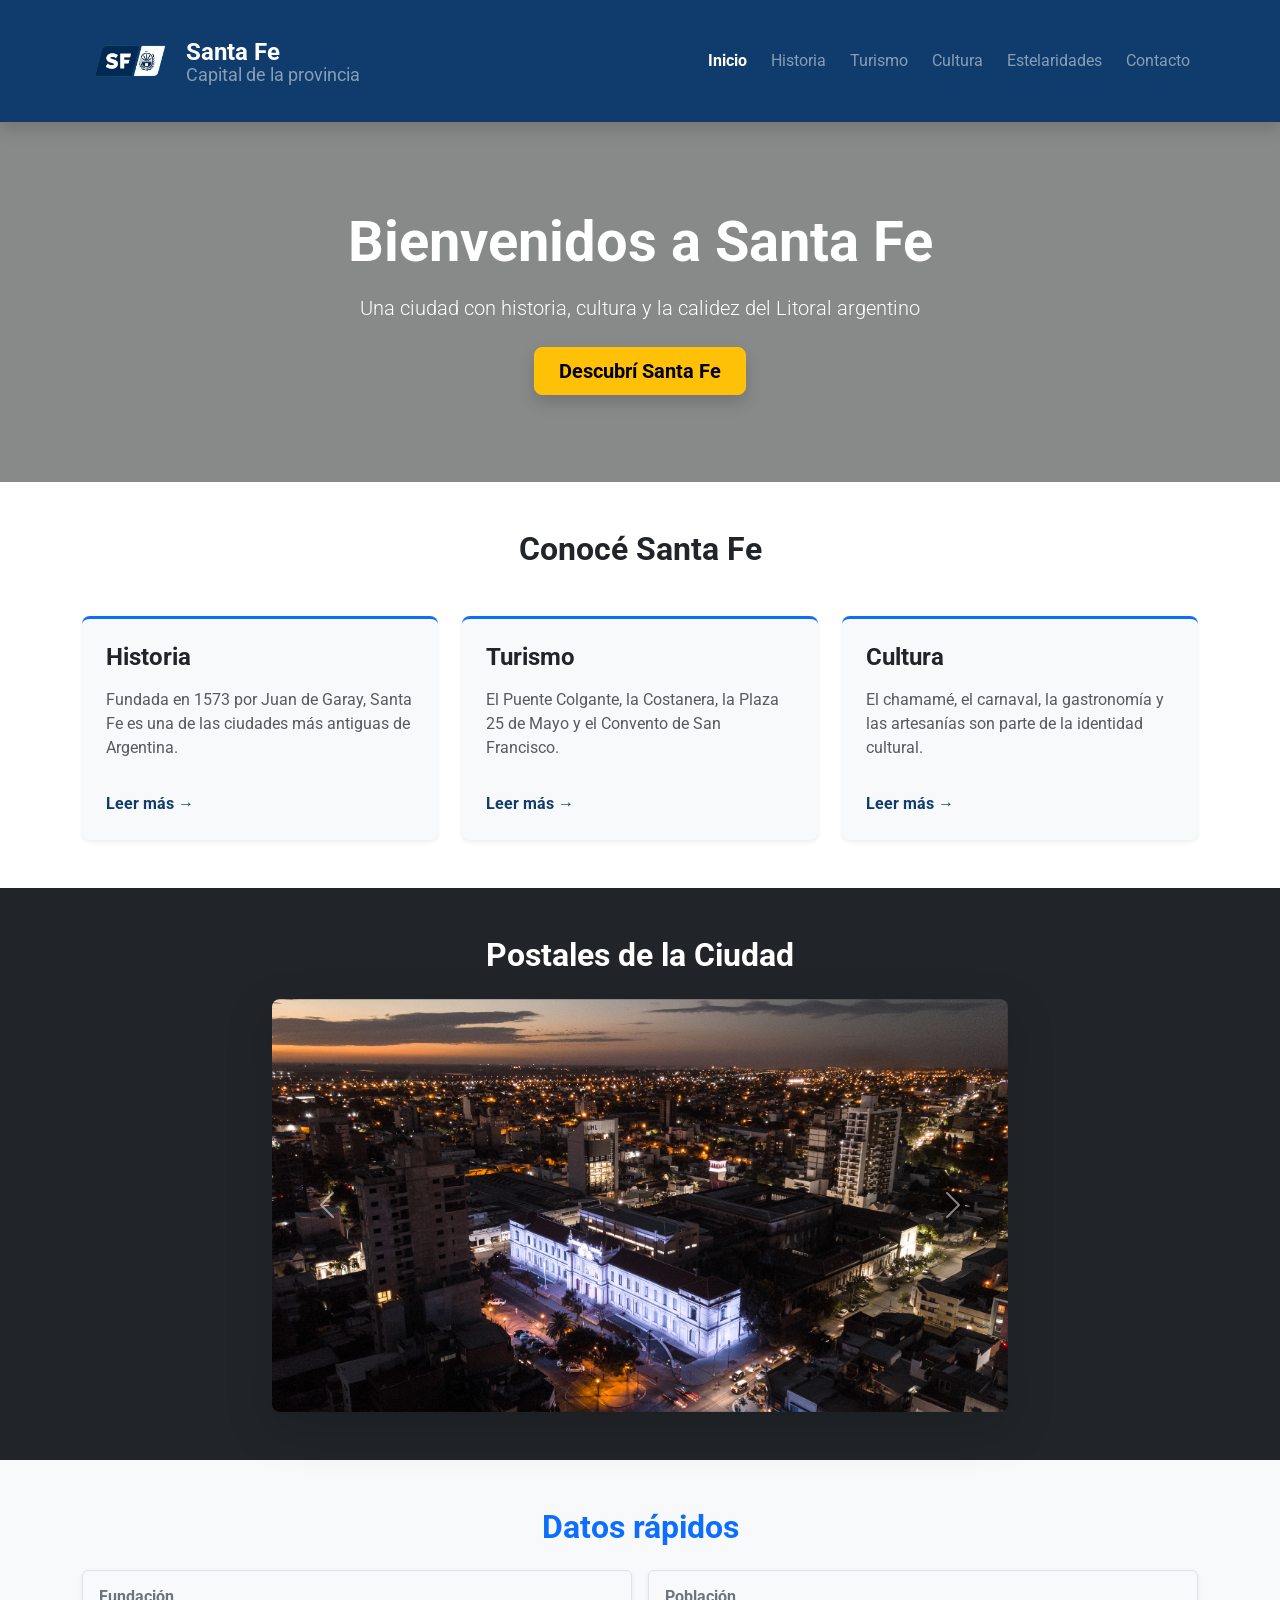
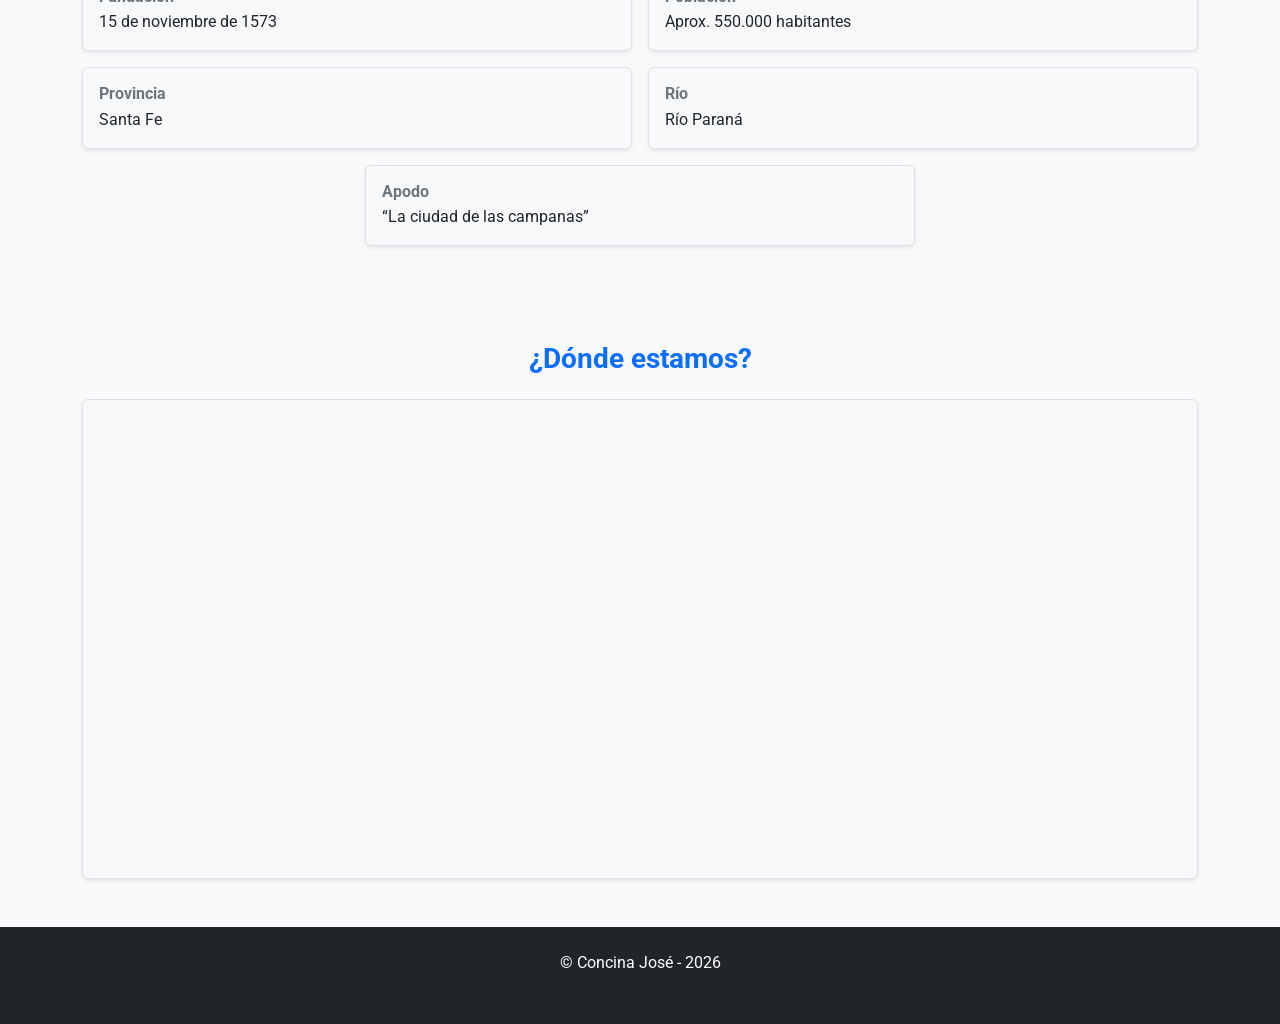
==== index.html @ c48516bb "Primer commit del proyecto Santa Fe" ====
<!doctype html>
<html lang="es">
  <head>
    <meta charset="UTF-8" />
    <meta name="viewport" content="width=device-width, initial-scale=1.0" />
    <title>Santa Fe Capital - Inicio</title>
    <link rel="icon" type="image/png" href="imagenes/Escudo.png" />
    <link
      href="https://cdn.jsdelivr.net/npm/bootstrap@5.3.3/dist/css/bootstrap.min.css"
      rel="stylesheet"
    />
    <link rel="preconnect" href="https://fonts.googleapis.com" />
    <link rel="preconnect" href="https://fonts.gstatic.com" crossorigin />
    <link
      href="https://fonts.googleapis.com/css2?family=Roboto:wght@300;400;700&display=swap"
      rel="stylesheet"
    />
    <link rel="stylesheet" href="estilos/estilo.css" />
  </head>
  <body class="bg-light d-flex flex-column min-vh-100">
    <header class="navbar-santafe shadow sticky-top">
      <nav class="navbar navbar-expand-lg navbar-dark py-3">
        <div class="container">
          <a
            class="navbar-brand d-flex align-items-center gap-2"
            href="index.html"
          >
            <img
              src="imagenes/logo.png"
              class="logo"
              alt="Escudo de Santa Fe"
            />
            <div class="d-flex flex-column lh-1">
              <h1 class="h4 mb-0 fw-bold text-white">Santa Fe</h1>
              <span class="small text-white-50">Capital de la provincia</span>
            </div>
          </a>

          <button
            class="navbar-toggler border-white-50"
            type="button"
            data-bs-toggle="collapse"
            data-bs-target="#navbarNav"
            aria-controls="navbarNav"
            aria-expanded="false"
            aria-label="Toggle navigation"
          >
            <span class="navbar-toggler-icon"></span>
          </button>

          <div
            class="collapse navbar-collapse justify-content-end"
            id="navbarNav"
          >
            <ul class="navbar-nav gap-2 text-center mt-3 mt-lg-0">
              <li class="nav-item">
                <a class="nav-link active fw-bold text-white" href="index/"
                  >Inicio</a
                >
              </li>
              <li class="nav-item">
                <a class="nav-link text-white-50" href="index/historia.html"
                  >Historia</a
                >
              </li>
              <li class="nav-item">
                <a class="nav-link text-white-50" href="index/turismo.html"
                  >Turismo</a
                >
              </li>
              <li class="nav-item">
                <a class="nav-link text-white-50" href="index/cultura.html"
                  >Cultura</a
                >
              </li>
              <li class="nav-item">
                <a
                  class="nav-link text-white-50"
                  href="index/estelaridades.html"
                  >Estelaridades</a
                >
              </li>
              <li class="nav-item">
                <a class="nav-link text-white-50" href="index/contacto.html"
                  >Contacto</a
                >
              </li>
            </ul>
          </div>
        </div>
      </nav>
    </header>

    <main class="flex-grow-1">
      <section class="portada-hero text-center text-white px-3">
        <div class="container py-5">
          <h2 class="display-4 fw-bold mb-3">Bienvenidos a Santa Fe</h2>
          <p class="lead mb-4 mx-auto" style="max-width: 600px">
            Una ciudad con historia, cultura y la calidez del Litoral argentino
          </p>
          <a
            href="https://www.youtube.com/watch?v=-l7Y7-uyWUM"
            class="btn btn-warning btn-lg px-4 py-2 shadow fw-bold"
          >
            Descubrí Santa Fe
          </a>
        </div>
      </section>

      <section class="py-5 bg-white">
        <div class="container">
          <h2 class="text-center mb-5 fw-bold">Conocé Santa Fe</h2>

          <div class="row g-4 justify-content-center">
            <div class="col-12 col-md-6 col-lg-4">
              <div
                class="p-4 h-100 bg-light rounded-3 shadow-sm d-flex flex-column justify-content-between border-top border-primary border-3"
              >
                <div>
                  <h3 class="h4 fw-bold text-dark mb-3">Historia</h3>
                  <p class="text-muted">
                    Fundada en 1573 por Juan de Garay, Santa Fe es una de las
                    ciudades más antiguas de Argentina.
                  </p>
                </div>
                <div class="mt-3">
                  <a href="index/historia.html" class="btn-flecha"
                    >Leer más →</a
                  >
                </div>
              </div>
            </div>

            <div class="col-12 col-md-6 col-lg-4">
              <div
                class="p-4 h-100 bg-light rounded-3 shadow-sm d-flex flex-column justify-content-between border-top border-primary border-3"
              >
                <div>
                  <h3 class="h4 fw-bold text-dark mb-3">Turismo</h3>
                  <p class="text-muted">
                    El Puente Colgante, la Costanera, la Plaza 25 de Mayo y el
                    Convento de San Francisco.
                  </p>
                </div>
                <div class="mt-3">
                  <a href="index/turismo.html" class="btn-flecha">Leer más →</a>
                </div>
              </div>
            </div>

            <div class="col-12 col-md-6 col-lg-4">
              <div
                class="p-4 h-100 bg-light rounded-3 shadow-sm d-flex flex-column justify-content-between border-top border-primary border-3"
              >
                <div>
                  <h3 class="h4 fw-bold text-dark mb-3">Cultura</h3>
                  <p class="text-muted">
                    El chamamé, el carnaval, la gastronomía y las artesanías son
                    parte de la identidad cultural.
                  </p>
                </div>
                <div class="mt-3">
                  <a href="index/cultura.html" class="btn-flecha">Leer más →</a>
                </div>
              </div>
            </div>
          </div>
        </div>
      </section>

      <section class="py-5 bg-dark">
        <div class="container">
          <h2 class="text-center text-white mb-4 fw-bold">
            Postales de la Ciudad
          </h2>
          <div class="row justify-content-center">
            <div class="col-12 col-md-10 col-lg-8">
              <div
                id="carouselExampleAutoplaying"
                class="carousel slide shadow-lg rounded-3 overflow-hidden"
                data-bs-ride="carousel"
              >
                <div class="carousel-inner shadow-sm">
                  <div class="carousel-item active">
                    <img
                      src="imagenes/imagen_1.jpg"
                      class="d-block w-100 img-carrusel"
                      alt="Santa Fe Postal 1"
                    />
                  </div>
                  <div class="carousel-item">
                    <img
                      src="imagenes/imagen_2.jpg"
                      class="d-block w-100 img-carrusel"
                      alt="Santa Fe Postal 2"
                    />
                  </div>
                  <div class="carousel-item">
                    <img
                      src="imagenes/imagen_3.jpg"
                      class="d-block w-100 img-carrusel"
                      alt="Santa Fe Postal 3"
                    />
                  </div>
                  <div class="carousel-item">
                    <img
                      src="imagenes/imagen_4.jpg"
                      class="d-block w-100 img-carrusel"
                      alt="Santa Fe Postal 4"
                    />
                  </div>
                  <div class="carousel-item">
                    <img
                      src="imagenes/imagen_5.jpg"
                      class="d-block w-100 img-carrusel"
                      alt="Santa Fe Postal 5"
                    />
                  </div>
                </div>
                <button
                  class="carousel-control-prev"
                  type="button"
                  data-bs-target="#carouselExampleAutoplaying"
                  data-bs-slide="prev"
                >
                  <span
                    class="carousel-control-prev-icon"
                    aria-hidden="true"
                  ></span>
                  <span class="visually-hidden">Anterior</span>
                </button>
                <button
                  class="carousel-control-next"
                  type="button"
                  data-bs-target="#carouselExampleAutoplaying"
                  data-bs-slide="next"
                >
                  <span
                    class="carousel-control-next-icon"
                    aria-hidden="true"
                  ></span>
                  <span class="visually-hidden">Siguiente</span>
                </button>
              </div>
            </div>
          </div>
        </div>
      </section>

      <section class="py-5">
        <div class="container">
          <h2 class="fw-bold text-primary text-center mb-4">Datos rápidos</h2>

          <div class="row g-3 justify-content-center">
            <div class="col-12 col-md-6">
              <div
                class="p-3 border rounded shadow-sm bg-light h-100 transition-hover"
              >
                <h6 class="fw-bold text-secondary mb-1">Fundación</h6>
                <p class="mb-0">15 de noviembre de 1573</p>
              </div>
            </div>

            <div class="col-12 col-md-6">
              <div
                class="p-3 border rounded shadow-sm bg-light h-100 transition-hover"
              >
                <h6 class="fw-bold text-secondary mb-1">Población</h6>
                <p class="mb-0">Aprox. 550.000 habitantes</p>
              </div>
            </div>

            <div class="col-12 col-md-6">
              <div
                class="p-3 border rounded shadow-sm bg-light h-100 transition-hover"
              >
                <h6 class="fw-bold text-secondary mb-1">Provincia</h6>
                <p class="mb-0">Santa Fe</p>
              </div>
            </div>

            <div class="col-12 col-md-6">
              <div
                class="p-3 border rounded shadow-sm bg-light h-100 transition-hover"
              >
                <h6 class="fw-bold text-secondary mb-1">Río</h6>
                <p class="mb-0">Río Paraná</p>
              </div>
            </div>

            <div class="col-12 col-md-6">
              <div
                class="p-3 border rounded shadow-sm bg-light h-100 transition-hover"
              >
                <h6 class="fw-bold text-secondary mb-1">Apodo</h6>
                <p class="mb-0">“La ciudad de las campanas”</p>
              </div>
            </div>
          </div>
        </div>
      </section>
      <section class="py-5 bg-light">
        <div class="container text-center">
          <h3 class="fw-bold text-primary mb-4">¿Dónde estamos?</h3>
          <div
            class="ratio ratio-21x9 rounded shadow-sm border overflow-hidden"
          >
            <iframe
              src="https://www.google.com/maps/embed?pb=!1m18!1m12!1m3!1d108711.13947475355!2d-60.7672205566374!3d-31.634692490059902!2m3!1f0!2f0!3f0!3m2!1i1024!2i768!4f13.1!3m3!1m2!1s0x95b4f2ada40888e1%3A0xdcf7761e8d02804a!2sSanta%20Fe%20de%20la%20Vera%20Cruz%2C%20Santa%20Fe!5e0!3m2!1ses-419!2sar!4v1710000000000!5m2!1ses-419!2sar"
              style="border: 0"
              allowfullscreen=""
              loading="lazy"
              referrerpolicy="no-referrer-when-downgrade"
            >
            </iframe>
          </div>
        </div>
      </section>
    </main>

    <footer class="bg-dark text-white py-4">
      <div class="container text-center">
        <p class="mb-1">&copy; Concina José - 2026</p>
        <p class="small text-muted mb-0">
          Diseño web - Todos los derechos reservados
        </p>
      </div>
    </footer>

    <script src="https://cdn.jsdelivr.net/npm/bootstrap@5.3.3/dist/js/bootstrap.bundle.min.js"></script>
  </body>
</html>
---- estilos/estilo.css ----
/*index */

body {
  font-family: 'Roboto', sans-serif;
  overflow-x: hidden; 
}

/* la barra de navegacion */
.navbar-santafe {
  background-color: #0F3C6D;
  padding-top: 0.5rem;
  padding-bottom: 0.5rem;
}

.navbar-santafe .navbar-brand img.logo {
  height: 4rem; 
  width: auto;
}

/* Portada hero principal fluida */
.portada-hero {
  position: relative;
  background: linear-gradient(rgba(0, 0, 0, 0.45), rgba(0, 0, 0, 0.45)), url('../imagenes/portada.jpg') no-repeat center center;
  background-size: cover;
  min-height: 40vh; 
  display: flex;
  align-items: center;
  justify-content: center;
}

/* Enlaces decorativos de las colunas */
.btn-flecha {
  text-decoration: none;
  color: #0F3C6D;
  font-weight: bold;
  transition: color 0.2s ease-in-out;
}

.btn-flecha:hover {
  color: #1a5ca6;
  text-decoration: underline;
}

/* tabla */
.transition-hover {
  transition: 0.2s;
}

.transition-hover:hover {
  transform: translateY(-4px);
  box-shadow: 0 4px 8px rgba(0, 0, 0, 0.2);
  border-color: #0d6efd;
}

/* el iframe */
.mapa-sitio {
  border: 0;
  border-radius: 8px;
  box-shadow: 0 4px 8px rgba(0, 0, 0, 0.1);
}

/* Estelaridades */
/* espacio entre el section y las tarjetas generales */
.seccion-tarjetas {
  margin-top: 1rem; 
}

/* espacio entre el section y el div separador */
.separador-estelar {
  margin-top: 1rem;    
  border-bottom: 2px solid #0F3C6D;
  width: 70%;          
  margin-left: auto;   
  margin-right: auto;
}

/*Cultura */
/* Contenedor del carrusel */
#culturaCarousel {
  background-color: #0F3C6D; 
  padding: 1rem;
  border-radius: 8px;
}

/* Imagenes del carrusel */
#culturaCarousel img {
  max-width: 30rem;  
  height: auto;      
  margin: 0 auto;    
  display: block;
  object-fit: cover; 
}
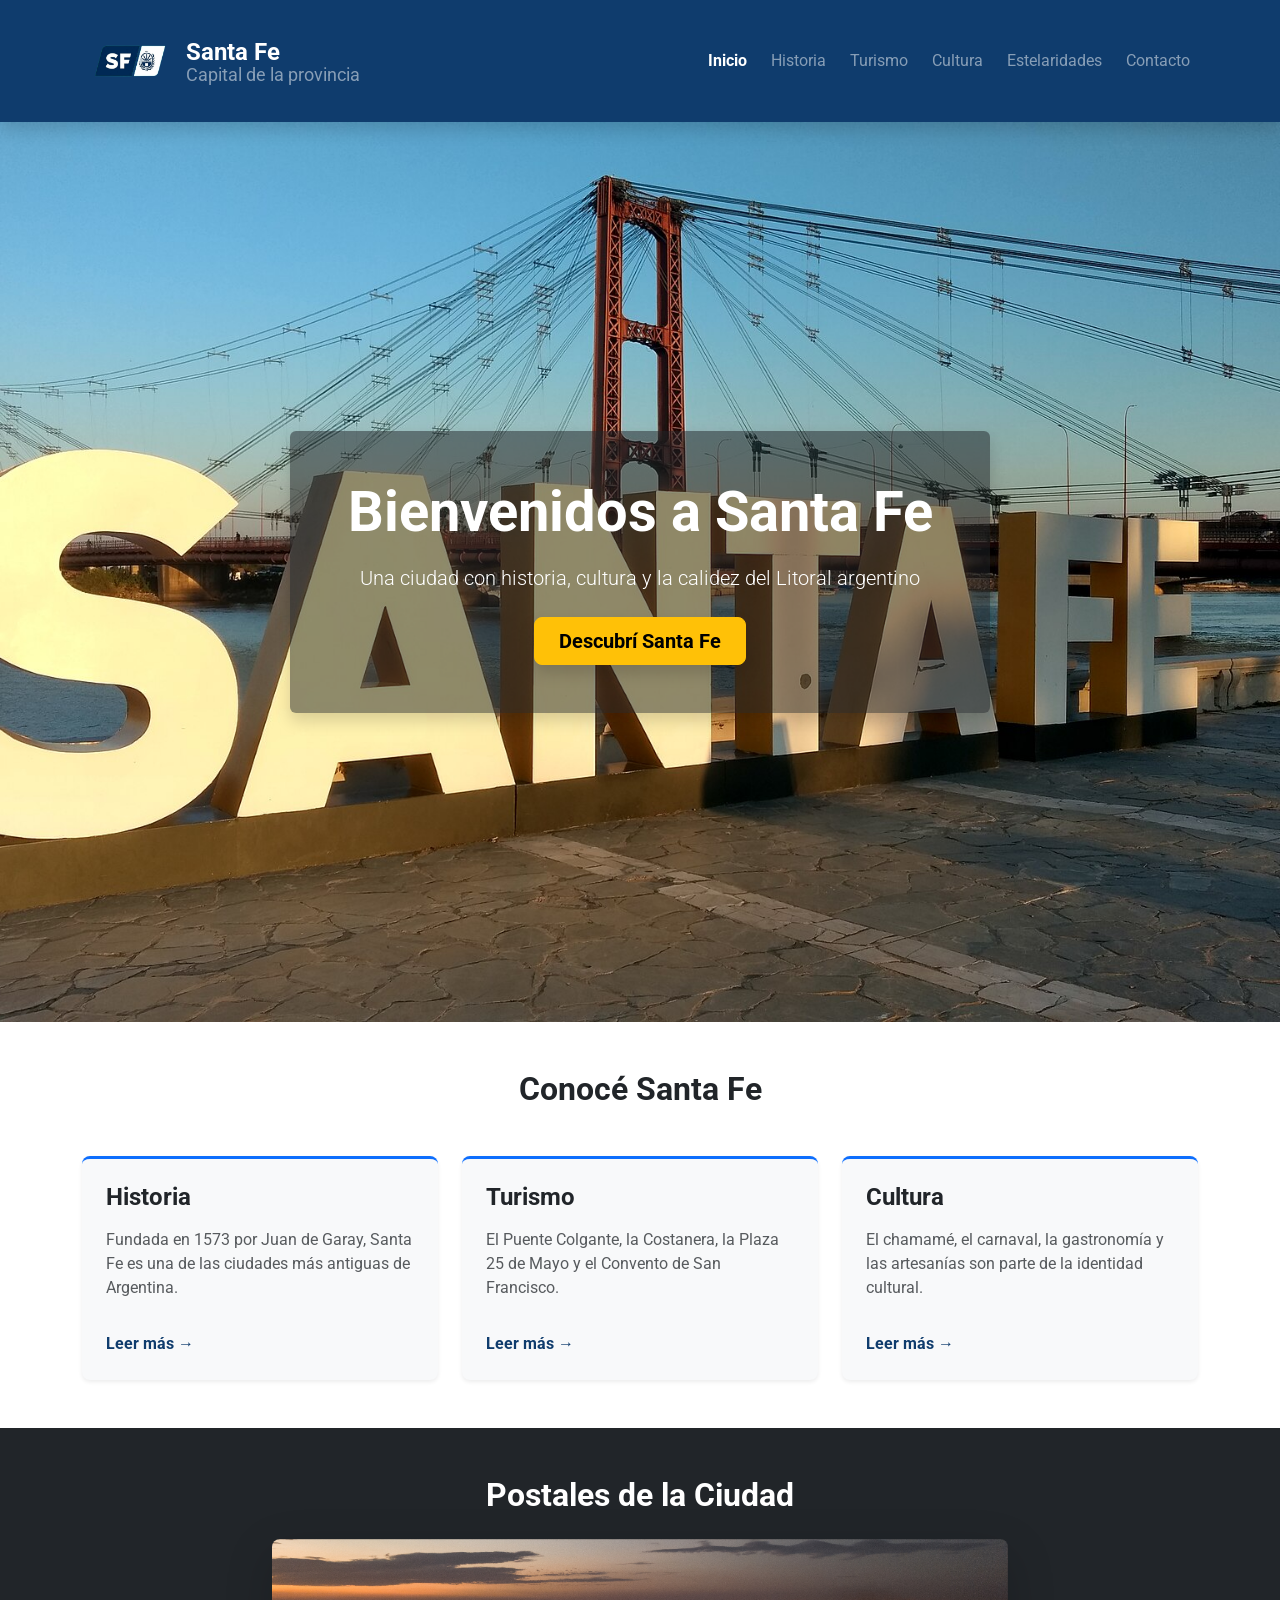
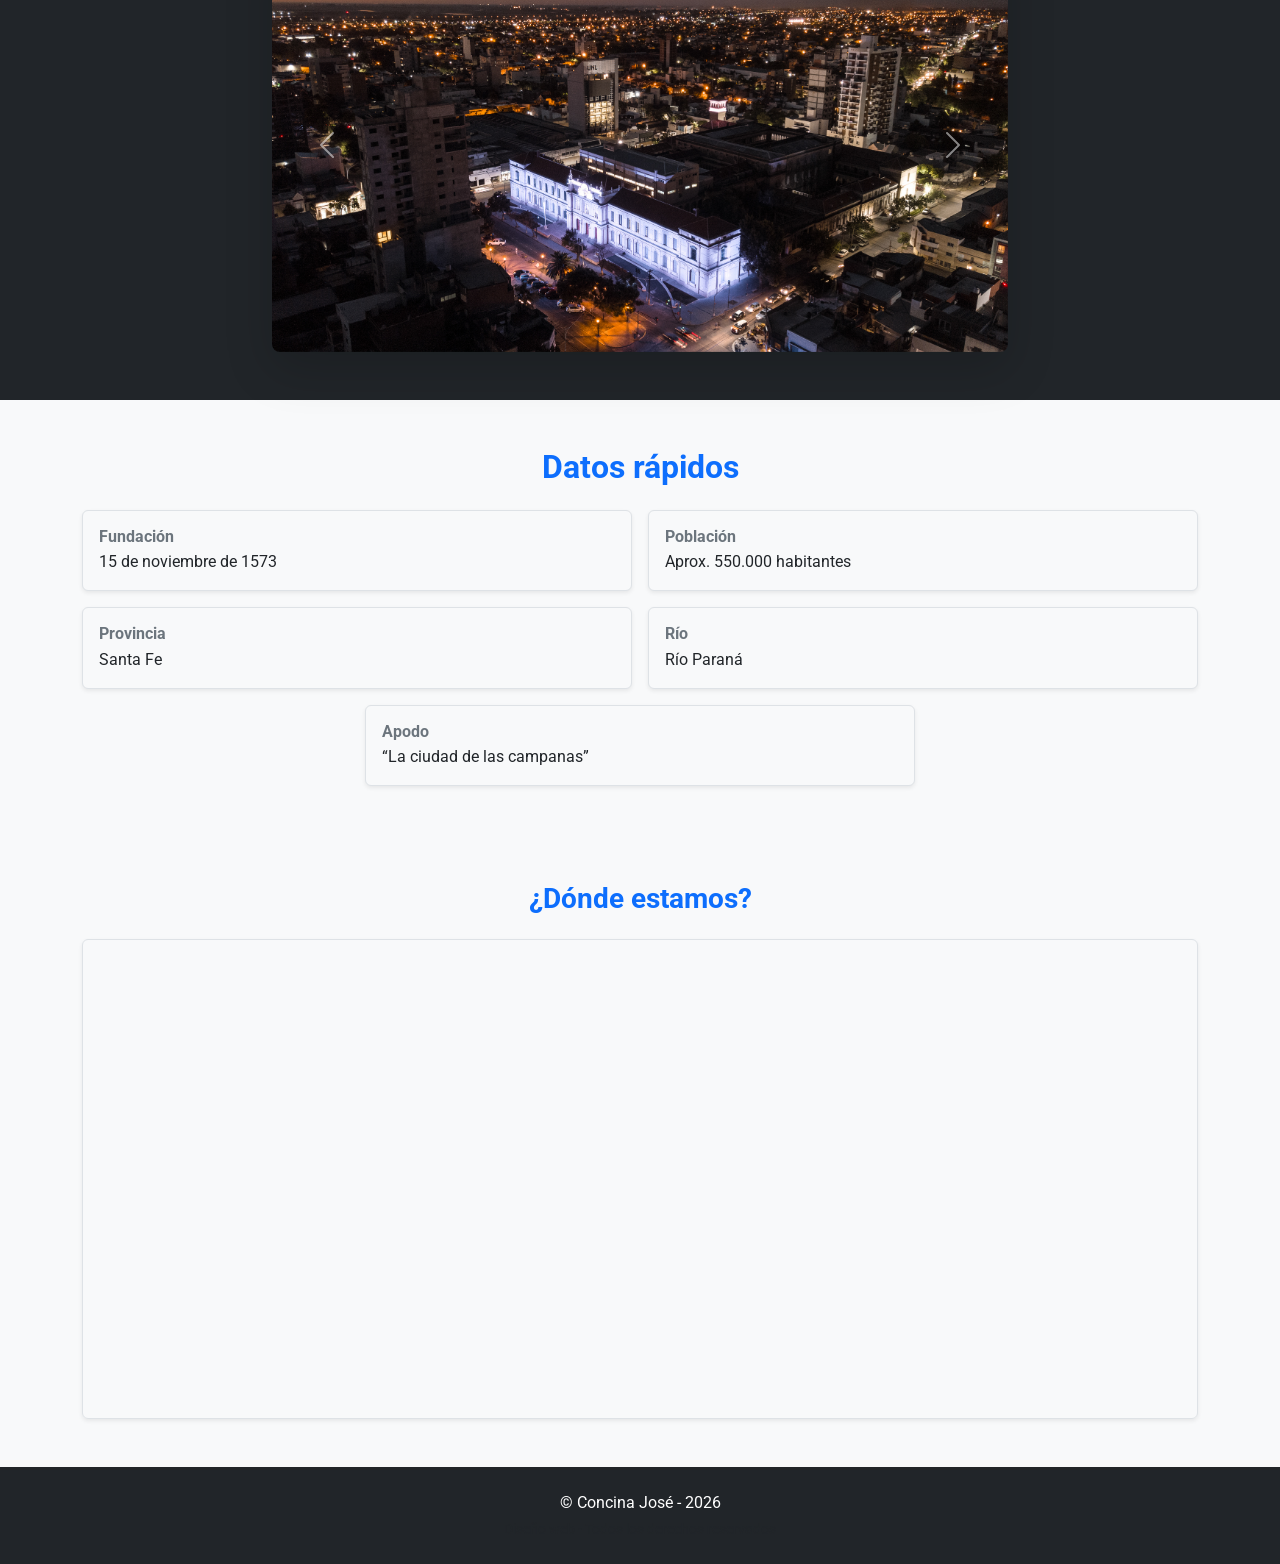
==== commit e6867fc1: "Actualizo portada con hero responsivo" ====
--- a/index.html
+++ b/index.html
@@ -15,8 +15,8 @@
       href="https://fonts.googleapis.com/css2?family=Roboto:wght@300;400;700&display=swap"
       rel="stylesheet"
     />
-    <link rel="stylesheet" href="estilos/estilo.css" />
-  </head>
+    <link rel="stylesheet" href="estilos/estilo.css" /></head
+  ><!-- comento -->
   <body class="bg-light d-flex flex-column min-vh-100">
     <header class="navbar-santafe shadow sticky-top">
       <nav class="navbar navbar-expand-lg navbar-dark py-3">
@@ -92,18 +92,34 @@
     </header>
 
     <main class="flex-grow-1">
-      <section class="portada-hero text-center text-white px-3">
-        <div class="container py-5">
-          <h2 class="display-4 fw-bold mb-3">Bienvenidos a Santa Fe</h2>
-          <p class="lead mb-4 mx-auto" style="max-width: 600px">
-            Una ciudad con historia, cultura y la calidez del Litoral argentino
-          </p>
-          <a
-            href="https://www.youtube.com/watch?v=-l7Y7-uyWUM"
-            class="btn btn-warning btn-lg px-4 py-2 shadow fw-bold"
-          >
-            Descubrí Santa Fe
-          </a>
+      <section
+        class="portada-hero d-flex align-items-center text-center text-white"
+        style="
+          background-image: url(&quot;imagenes/Portada.jpg&quot;);
+          background-size: cover;
+          background-position: center;
+          min-height: 100vh;
+        "
+      >
+        <div class="container">
+          <div
+            class="bg-dark bg-opacity-50 p-5 rounded shadow mx-auto"
+            style="max-width: 700px"
+          >
+            <h2 class="display-4 fw-bold mb-3">Bienvenidos a Santa Fe</h2>
+
+            <p class="lead mb-4">
+              Una ciudad con historia, cultura y la calidez del Litoral
+              argentino
+            </p>
+
+            <a
+              href="https://www.youtube.com/watch?v=-l7Y7-uyWUM"
+              class="btn btn-warning btn-lg px-4 py-2 shadow fw-bold"
+            >
+              Descubrí Santa Fe
+            </a>
+          </div>
         </div>
       </section>
 
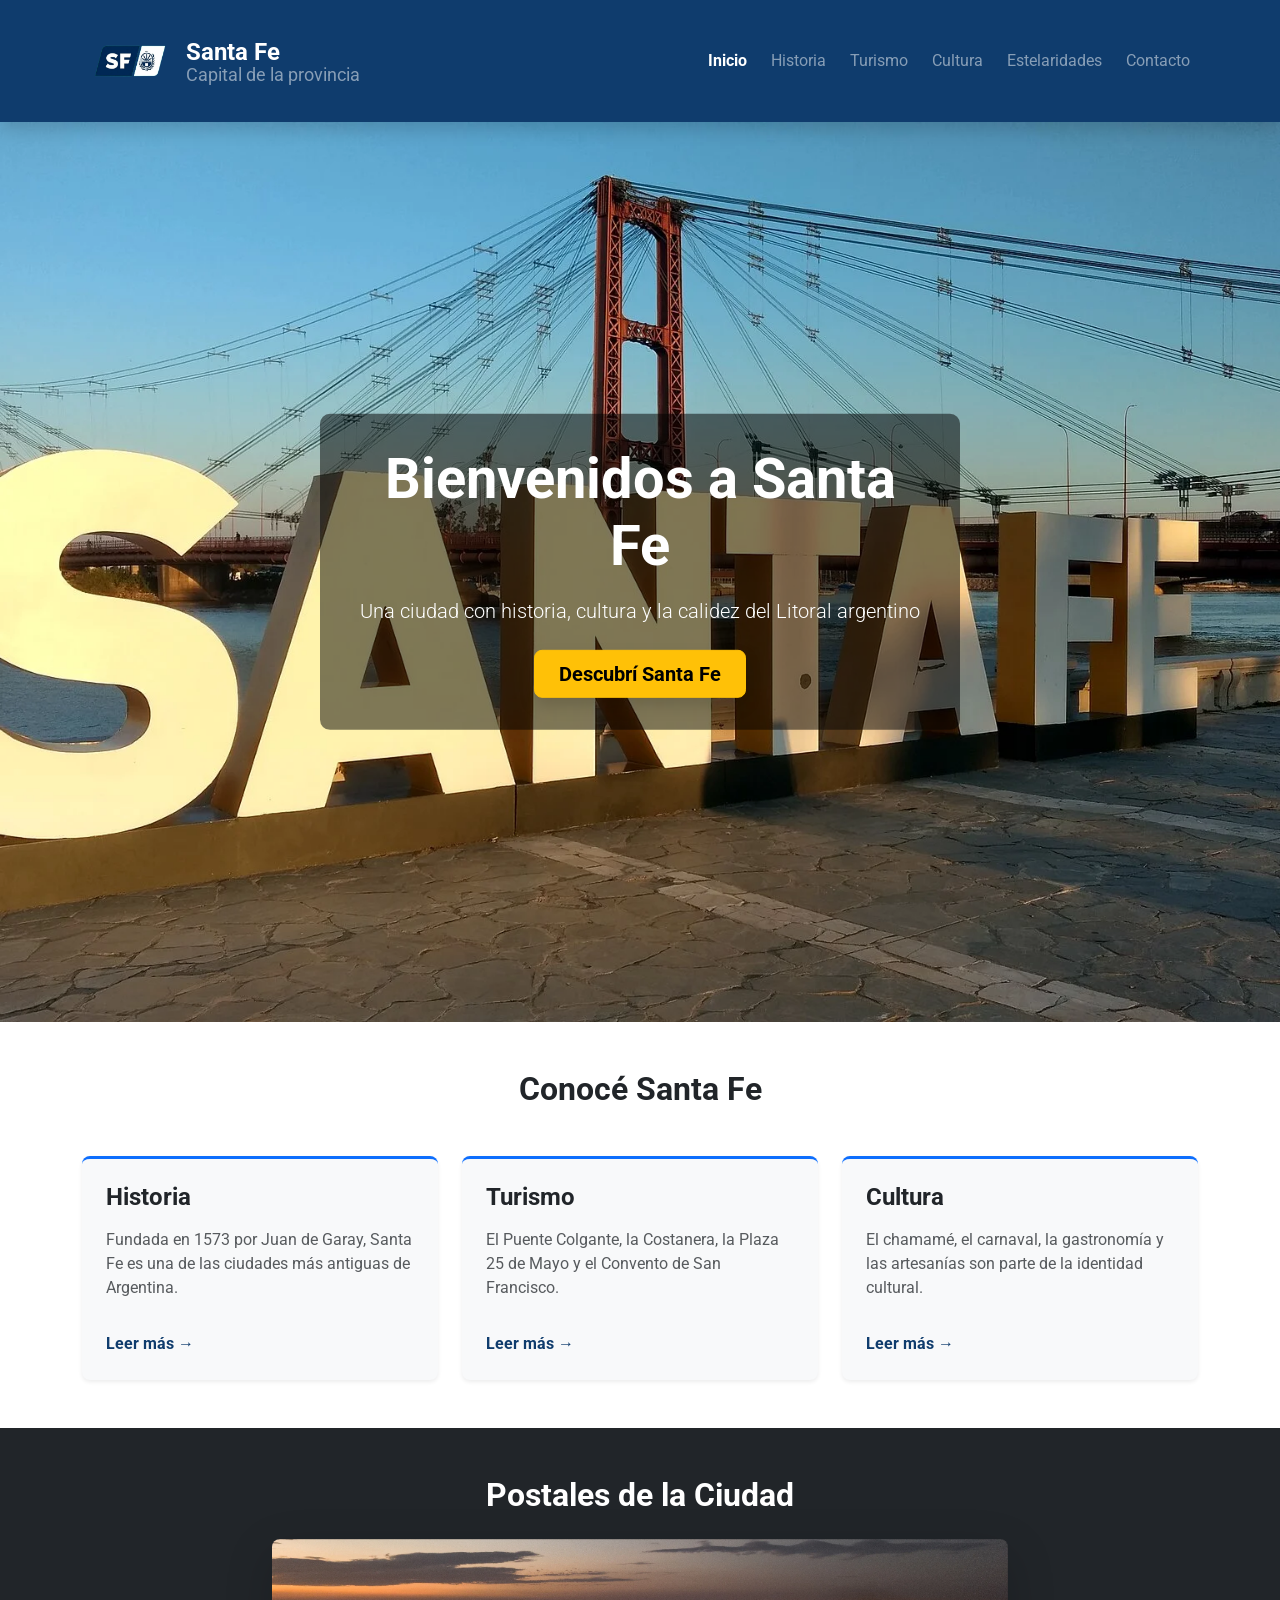
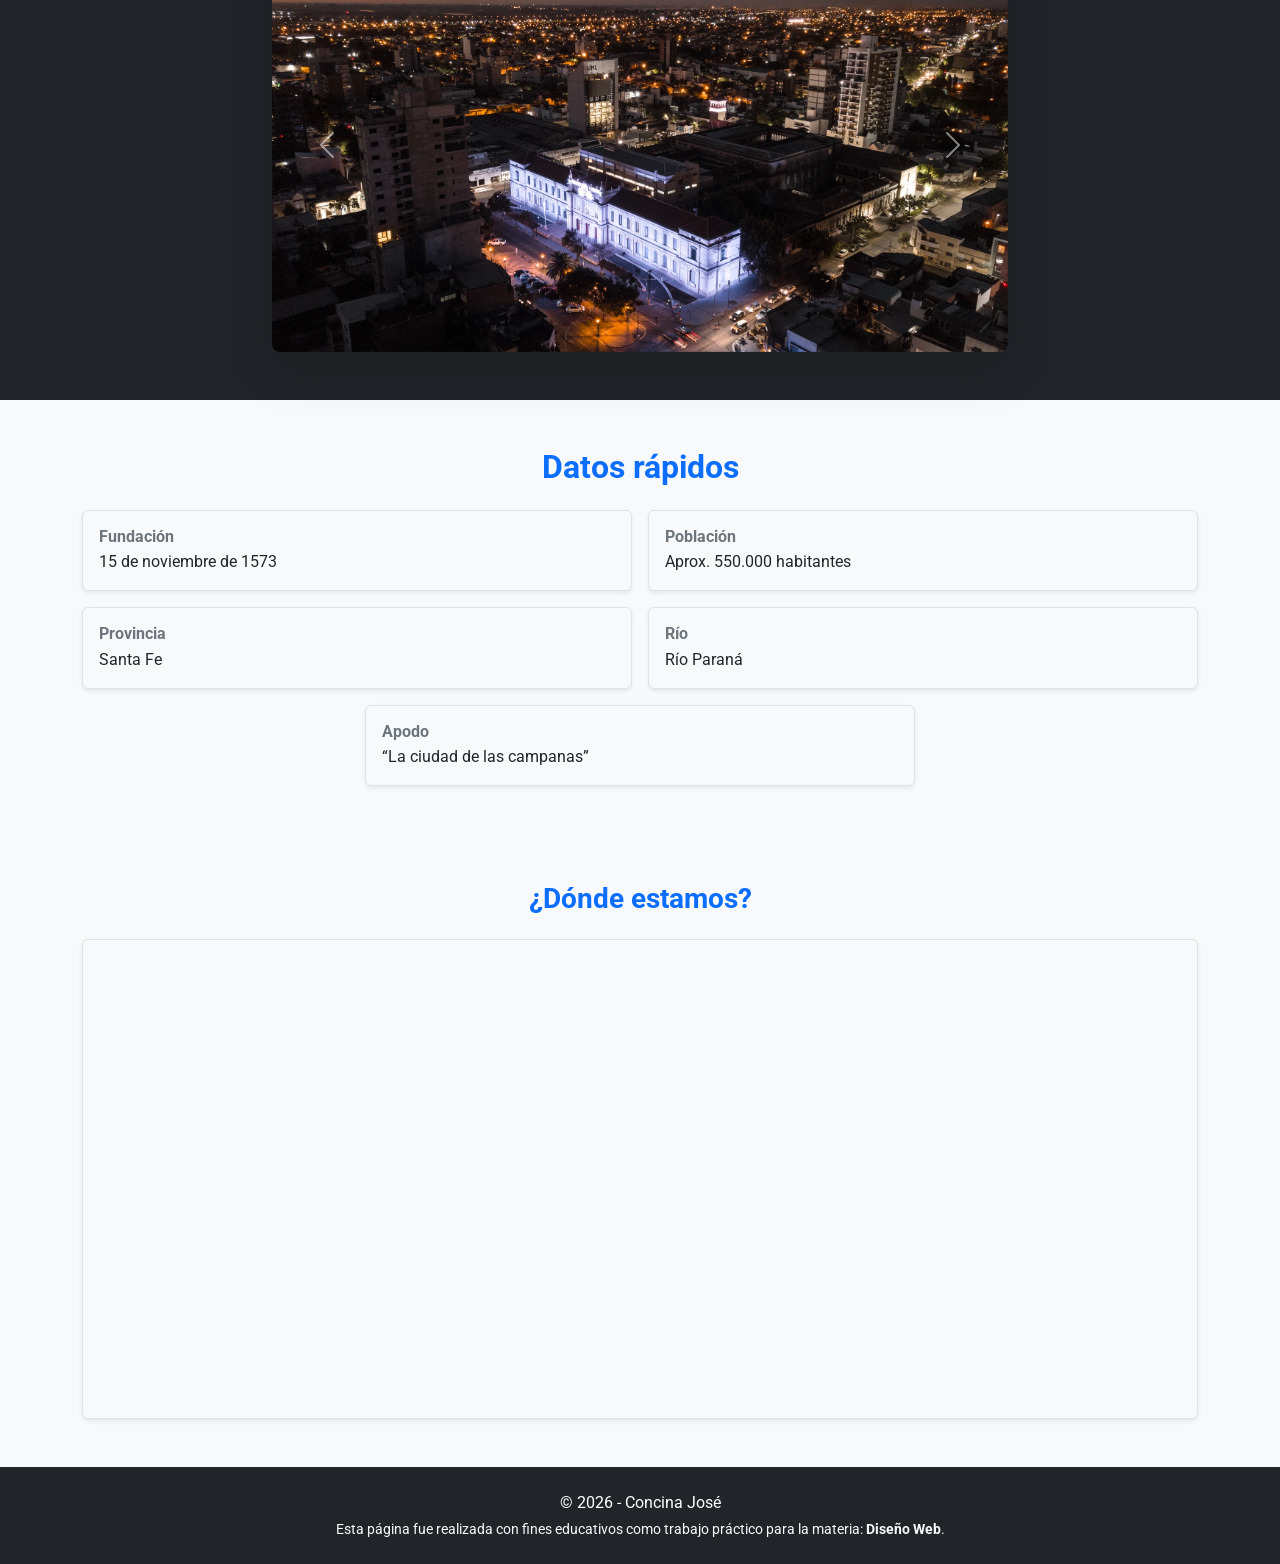
==== commit 3eccde4b: "Subida del trabajo final" ====
--- a/index.html
+++ b/index.html
@@ -4,7 +4,7 @@
     <meta charset="UTF-8" />
     <meta name="viewport" content="width=device-width, initial-scale=1.0" />
     <title>Santa Fe Capital - Inicio</title>
-    <link rel="icon" type="image/png" href="imagenes/Escudo.png" />
+    <link rel="icon" type="image/webp" href="imagenes/escudo.webp" />
     <link
       href="https://cdn.jsdelivr.net/npm/bootstrap@5.3.3/dist/css/bootstrap.min.css"
       rel="stylesheet"
@@ -15,8 +15,8 @@
       href="https://fonts.googleapis.com/css2?family=Roboto:wght@300;400;700&display=swap"
       rel="stylesheet"
     />
-    <link rel="stylesheet" href="estilos/estilo.css" /></head
-  ><!-- comento -->
+    <link rel="stylesheet" href="estilos/estilo.css" />
+  </head>
   <body class="bg-light d-flex flex-column min-vh-100">
     <header class="navbar-santafe shadow sticky-top">
       <nav class="navbar navbar-expand-lg navbar-dark py-3">
@@ -26,7 +26,7 @@
             href="index.html"
           >
             <img
-              src="imagenes/logo.png"
+              src="imagenes/logo.webp"
               class="logo"
               alt="Escudo de Santa Fe"
             />
@@ -54,7 +54,7 @@
           >
             <ul class="navbar-nav gap-2 text-center mt-3 mt-lg-0">
               <li class="nav-item">
-                <a class="nav-link active fw-bold text-white" href="index/"
+                <a class="nav-link active fw-bold text-white" href="index.html"
                   >Inicio</a
                 >
               </li>
@@ -90,38 +90,31 @@
         </div>
       </nav>
     </header>
-
     <main class="flex-grow-1">
-      <section
-        class="portada-hero d-flex align-items-center text-center text-white"
-        style="
-          background-image: url(&quot;imagenes/Portada.jpg&quot;);
-          background-size: cover;
-          background-position: center;
-          min-height: 100vh;
-        "
-      >
-        <div class="container">
-          <div
-            class="bg-dark bg-opacity-50 p-5 rounded shadow mx-auto"
-            style="max-width: 700px"
-          >
-            <h2 class="display-4 fw-bold mb-3">Bienvenidos a Santa Fe</h2>
-
-            <p class="lead mb-4">
-              Una ciudad con historia, cultura y la calidez del Litoral
-              argentino
-            </p>
-
-            <a
-              href="https://www.youtube.com/watch?v=-l7Y7-uyWUM"
-              class="btn btn-warning btn-lg px-4 py-2 shadow fw-bold"
-            >
-              Descubrí Santa Fe
-            </a>
-          </div>
-        </div>
-      </section>
+      <section class="portada-hero">
+        <img
+          src="imagenes/portada.webp"
+          alt="Escudo de Santa Fe"
+          class="imagen-portada"
+        />
+
+        <div class="contenido-portada">
+          <h2 class="display-4 fw-bold mb-3">Bienvenidos a Santa Fe</h2>
+          <p class="lead mb-4">
+            Una ciudad con historia, cultura y la calidez del Litoral argentino
+          </p>
+          <a
+            href="https://www.youtube.com/watch?v=-l7Y7-uyWUM"
+            target="_blank"
+            rel="noopener noreferrer"
+            class="btn btn-warning btn-lg px-4 py-2 shadow fw-bold"
+          >
+            Descubrí Santa Fe
+          </a>
+        </div>
+      </section>
+
+      <script src="https://cdn.jsdelivr.net/npm/bootstrap@5.3.3/dist/js/bootstrap.bundle.min.js"></script>
 
       <section class="py-5 bg-white">
         <div class="container">
@@ -199,35 +192,35 @@
                 <div class="carousel-inner shadow-sm">
                   <div class="carousel-item active">
                     <img
-                      src="imagenes/imagen_1.jpg"
+                      src="imagenes/imagen_1.webp"
                       class="d-block w-100 img-carrusel"
                       alt="Santa Fe Postal 1"
                     />
                   </div>
                   <div class="carousel-item">
                     <img
-                      src="imagenes/imagen_2.jpg"
+                      src="imagenes/imagen_2.webp"
                       class="d-block w-100 img-carrusel"
                       alt="Santa Fe Postal 2"
                     />
                   </div>
                   <div class="carousel-item">
                     <img
-                      src="imagenes/imagen_3.jpg"
+                      src="imagenes/imagen_3.webp"
                       class="d-block w-100 img-carrusel"
                       alt="Santa Fe Postal 3"
                     />
                   </div>
                   <div class="carousel-item">
                     <img
-                      src="imagenes/imagen_4.jpg"
+                      src="imagenes/imagen_4.webp"
                       class="d-block w-100 img-carrusel"
                       alt="Santa Fe Postal 4"
                     />
                   </div>
                   <div class="carousel-item">
                     <img
-                      src="imagenes/imagen_5.jpg"
+                      src="imagenes/imagen_5.webp"
                       class="d-block w-100 img-carrusel"
                       alt="Santa Fe Postal 5"
                     />
@@ -334,11 +327,12 @@
       </section>
     </main>
 
-    <footer class="bg-dark text-white py-4">
+    <footer class="bg-dark text-white py-4 mt-auto">
       <div class="container text-center">
-        <p class="mb-1">&copy; Concina José - 2026</p>
-        <p class="small text-muted mb-0">
-          Diseño web - Todos los derechos reservados
+        <p class="mb-1">&copy; 2026 - Concina José</p>
+        <p class="small text-light mb-0">
+          Esta página fue realizada con fines educativos como trabajo práctico
+          para la materia: <strong>Diseño Web</strong>.
         </p>
       </div>
     </footer>
--- a/estilos/estilo.css
+++ b/estilos/estilo.css
@@ -1,11 +1,10 @@
-/*index */
-
+/* Fuente general */
 body {
   font-family: 'Roboto', sans-serif;
   overflow-x: hidden; 
 }
 
-/* la barra de navegacion */
+/* Barra de navegación */
 .navbar-santafe {
   background-color: #0F3C6D;
   padding-top: 0.5rem;
@@ -17,18 +16,41 @@
   width: auto;
 }
 
-/* Portada hero principal fluida */
+/* Portada hero principal */
 .portada-hero {
   position: relative;
-  background: linear-gradient(rgba(0, 0, 0, 0.45), rgba(0, 0, 0, 0.45)), url('../imagenes/portada.jpg') no-repeat center center;
-  background-size: cover;
-  min-height: 40vh; 
-  display: flex;
-  align-items: center;
-  justify-content: center;
+  width: 100%;
+  height: 100vh;              
+  overflow: hidden;
 }
 
-/* Enlaces decorativos de las colunas */
+.imagen-portada {
+  width: 100%;
+  height: 100%;
+  object-fit: cover;          
+  display: block;
+}
+
+.contenido-portada {
+  position: absolute;
+  top: 50%;                   
+  left: 50%;                  
+  transform: translate(-50%, -50%);
+  text-align: center;
+  color: white;
+  background: rgba(0, 0, 0, 0.5); 
+  padding: 2rem;
+  border-radius: 10px;
+  max-width: 700px;
+}
+
+/* Fondo le los index header*/
+.head_azul {
+  background-color: #0F3C6D;
+}
+
+
+/* Enlaces decorativos */
 .btn-flecha {
   text-decoration: none;
   color: #0F3C6D;
@@ -41,52 +63,28 @@
   text-decoration: underline;
 }
 
-/* tabla */
-.transition-hover {
-  transition: 0.2s;
+/* Carrusel Cultura */
+.letra-azul {
+  color:#1a5ca6;
 }
-
-.transition-hover:hover {
-  transform: translateY(-4px);
-  box-shadow: 0 4px 8px rgba(0, 0, 0, 0.2);
-  border-color: #0d6efd;
-}
-
-/* el iframe */
-.mapa-sitio {
-  border: 0;
-  border-radius: 8px;
-  box-shadow: 0 4px 8px rgba(0, 0, 0, 0.1);
-}
-
-/* Estelaridades */
-/* espacio entre el section y las tarjetas generales */
-.seccion-tarjetas {
-  margin-top: 1rem; 
-}
-
-/* espacio entre el section y el div separador */
-.separador-estelar {
-  margin-top: 1rem;    
-  border-bottom: 2px solid #0F3C6D;
-  width: 70%;          
-  margin-left: auto;   
-  margin-right: auto;
-}
-
-/*Cultura */
-/* Contenedor del carrusel */
 #culturaCarousel {
   background-color: #0F3C6D; 
   padding: 1rem;
   border-radius: 8px;
 }
 
-/* Imagenes del carrusel */
 #culturaCarousel img {
   max-width: 30rem;  
   height: auto;      
   margin: 0 auto;    
   display: block;
   object-fit: cover; 
-}+}
+
+/* Imágenes de turismo (uniformes y responsivas) */
+.img-turismo {
+  width: 50rem;        
+  height: 25rem;      
+  object-fit: cover;  
+  
+}
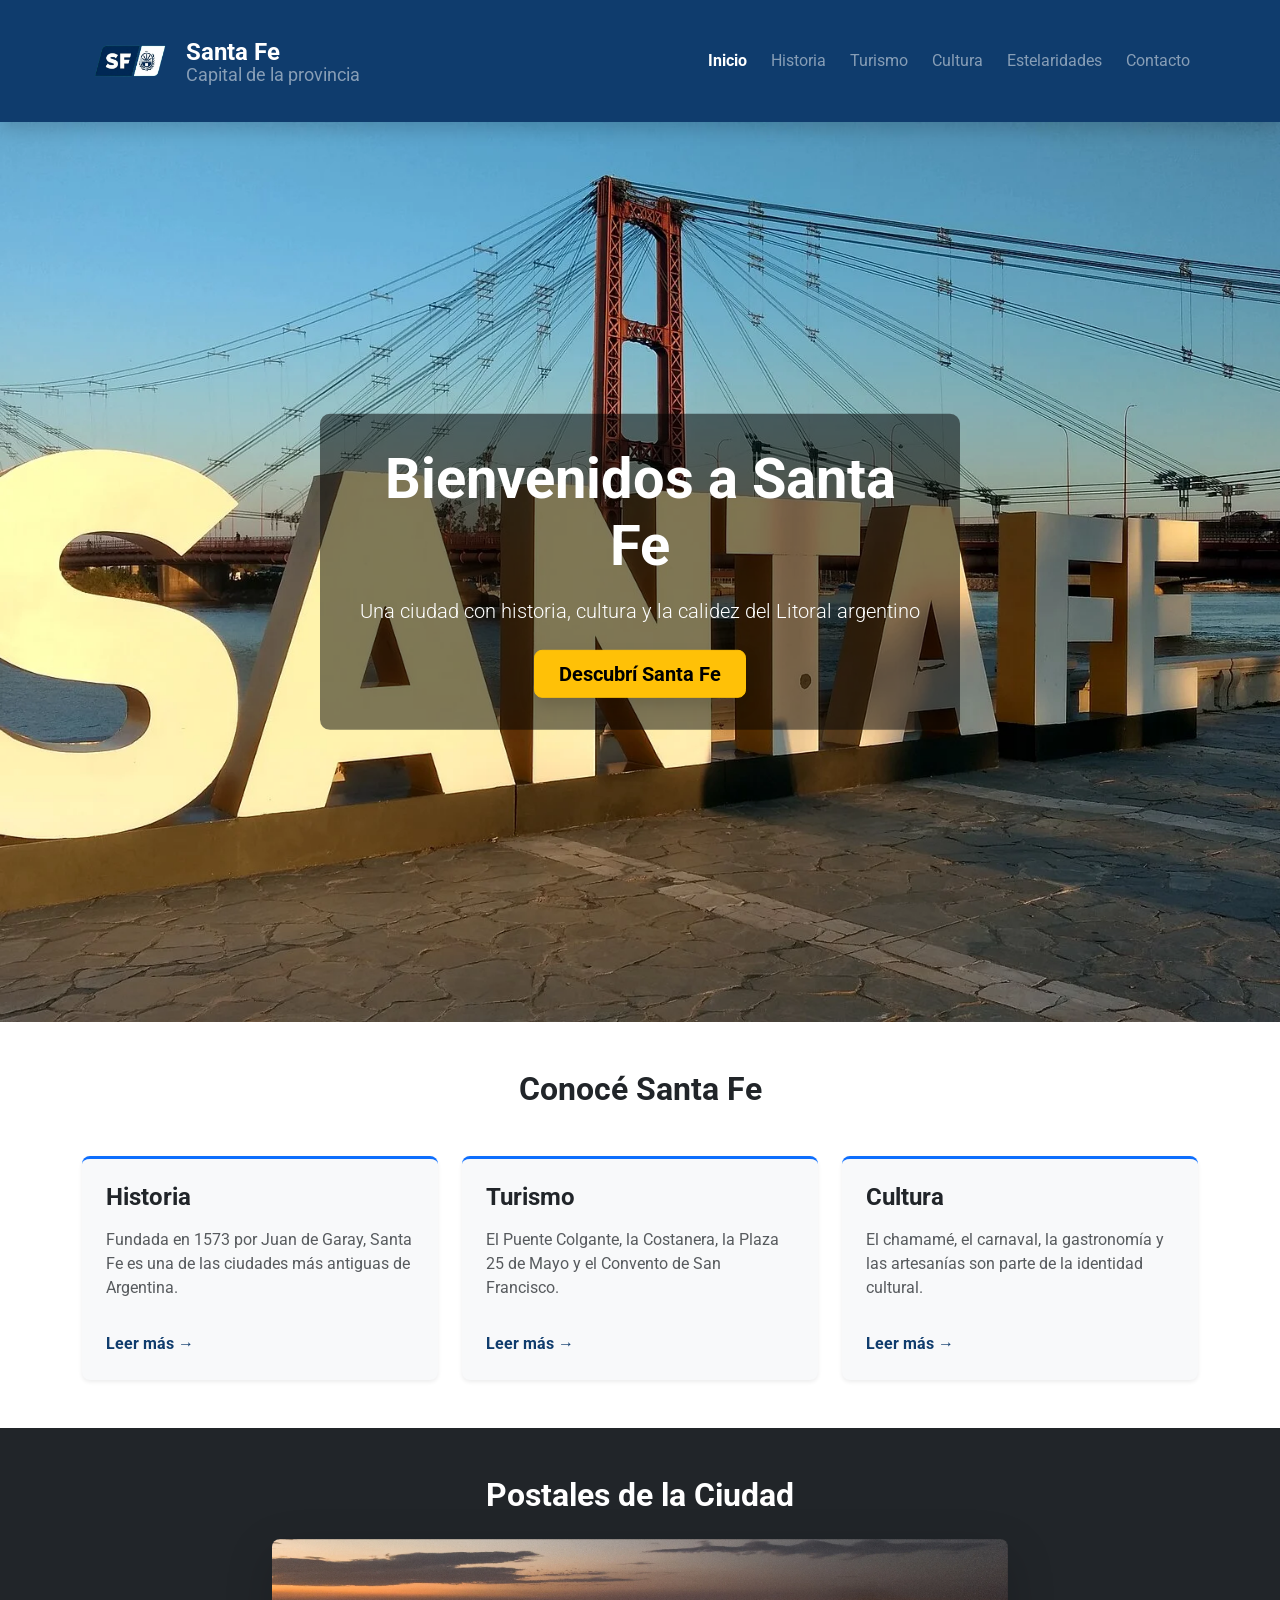
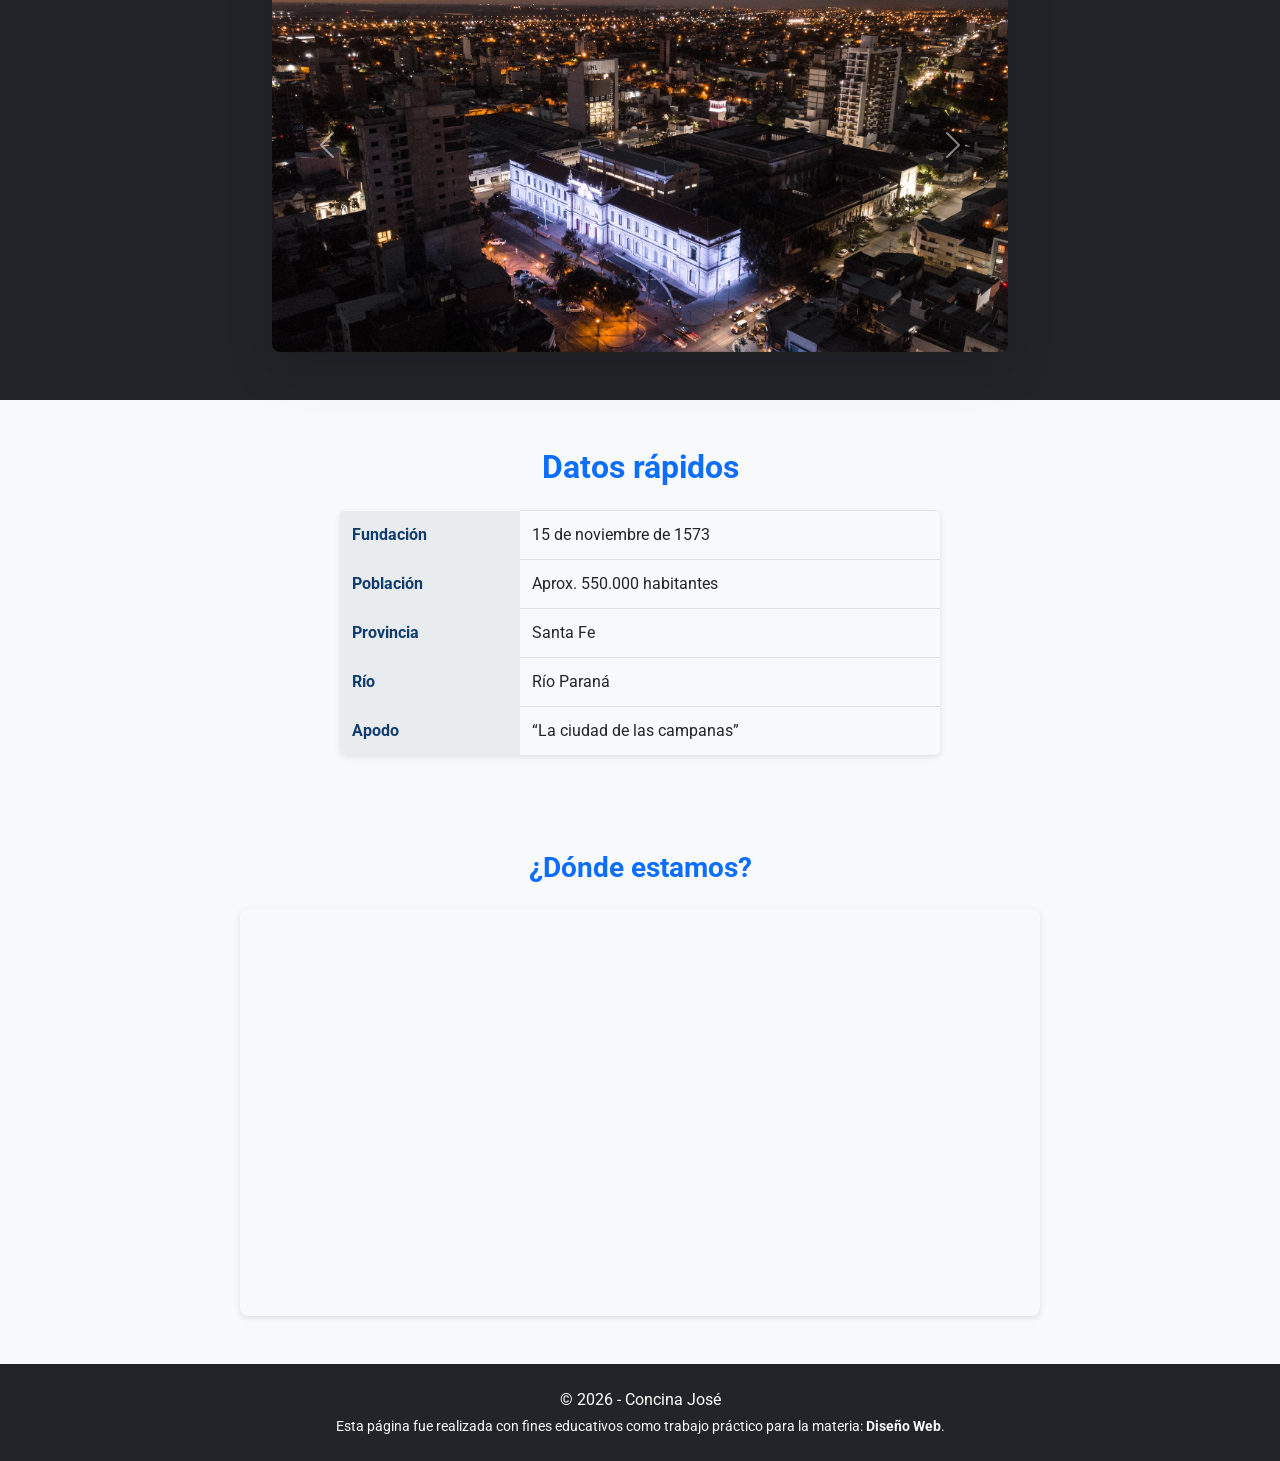
==== commit ddb22449: "Agrego tabla" ====
--- a/index.html
+++ b/index.html
@@ -114,8 +114,6 @@
         </div>
       </section>
 
-      <script src="https://cdn.jsdelivr.net/npm/bootstrap@5.3.3/dist/js/bootstrap.bundle.min.js"></script>
-
       <section class="py-5 bg-white">
         <div class="container">
           <h2 class="text-center mb-5 fw-bold">Conocé Santa Fe</h2>
@@ -256,75 +254,50 @@
         </div>
       </section>
 
-      <section class="py-5">
-        <div class="container">
-          <h2 class="fw-bold text-primary text-center mb-4">Datos rápidos</h2>
-
-          <div class="row g-3 justify-content-center">
-            <div class="col-12 col-md-6">
-              <div
-                class="p-3 border rounded shadow-sm bg-light h-100 transition-hover"
-              >
-                <h6 class="fw-bold text-secondary mb-1">Fundación</h6>
-                <p class="mb-0">15 de noviembre de 1573</p>
-              </div>
-            </div>
-
-            <div class="col-12 col-md-6">
-              <div
-                class="p-3 border rounded shadow-sm bg-light h-100 transition-hover"
-              >
-                <h6 class="fw-bold text-secondary mb-1">Población</h6>
-                <p class="mb-0">Aprox. 550.000 habitantes</p>
-              </div>
-            </div>
-
-            <div class="col-12 col-md-6">
-              <div
-                class="p-3 border rounded shadow-sm bg-light h-100 transition-hover"
-              >
-                <h6 class="fw-bold text-secondary mb-1">Provincia</h6>
-                <p class="mb-0">Santa Fe</p>
-              </div>
-            </div>
-
-            <div class="col-12 col-md-6">
-              <div
-                class="p-3 border rounded shadow-sm bg-light h-100 transition-hover"
-              >
-                <h6 class="fw-bold text-secondary mb-1">Río</h6>
-                <p class="mb-0">Río Paraná</p>
-              </div>
-            </div>
-
-            <div class="col-12 col-md-6">
-              <div
-                class="p-3 border rounded shadow-sm bg-light h-100 transition-hover"
-              >
-                <h6 class="fw-bold text-secondary mb-1">Apodo</h6>
-                <p class="mb-0">“La ciudad de las campanas”</p>
-              </div>
-            </div>
-          </div>
-        </div>
-      </section>
-      <section class="py-5 bg-light">
-        <div class="container text-center">
-          <h3 class="fw-bold text-primary mb-4">¿Dónde estamos?</h3>
-          <div
-            class="ratio ratio-21x9 rounded shadow-sm border overflow-hidden"
-          >
-            <iframe
-              src="https://www.google.com/maps/embed?pb=!1m18!1m12!1m3!1d108711.13947475355!2d-60.7672205566374!3d-31.634692490059902!2m3!1f0!2f0!3f0!3m2!1i1024!2i768!4f13.1!3m3!1m2!1s0x95b4f2ada40888e1%3A0xdcf7761e8d02804a!2sSanta%20Fe%20de%20la%20Vera%20Cruz%2C%20Santa%20Fe!5e0!3m2!1ses-419!2sar!4v1710000000000!5m2!1ses-419!2sar"
-              style="border: 0"
-              allowfullscreen=""
-              loading="lazy"
-              referrerpolicy="no-referrer-when-downgrade"
-            >
-            </iframe>
-          </div>
-        </div>
-      </section>
+<section class="py-5">
+  <div class="container">
+    <h2 class="fw-bold text-primary text-center mb-4">Datos rápidos</h2>
+
+    <table class="tabla-datos">
+      <tr>
+        <th>Fundación</th>
+        <td>15 de noviembre de 1573</td>
+      </tr>
+      <tr>
+        <th>Población</th>
+        <td>Aprox. 550.000 habitantes</td>
+      </tr>
+      <tr>
+        <th>Provincia</th>
+        <td>Santa Fe</td>
+      </tr>
+      <tr>
+        <th>Río</th>
+        <td>Río Paraná</td>
+      </tr>
+      <tr>
+        <th>Apodo</th>
+        <td>“La ciudad de las campanas”</td>
+      </tr>
+    </table>
+  </div>
+</section>
+
+<section class="py-5 bg-light">
+  <div class="container text-center">
+    <h3 class="fw-bold text-primary mb-4">¿Dónde estamos?</h3>
+    <div class="mapa">
+      <iframe
+        src="https://www.google.com/maps/embed?pb=!1m18!1m12!1m3!1d108711.13947475355!2d-60.7672205566374!3d-31.634692490059902!2m3!1f0!2f0!3f0!3m2!1i1024!2i768!4f13.1!3m3!1m2!1s0x95b4f2ada40888e1%3A0xdcf7761e8d02804a!2sSanta%20Fe%20de%20la%20Vera%20Cruz%2C%20Santa%20Fe!5e0!3m2!1ses-419!2sar!4v1710000000000!5m2!1ses-419!2sar"
+        style="border:0"
+        allowfullscreen=""
+        loading="lazy"
+        referrerpolicy="no-referrer-when-downgrade">
+      </iframe>
+    </div>
+  </div>
+</section>
+
     </main>
 
     <footer class="bg-dark text-white py-4 mt-auto">
@@ -336,7 +309,6 @@
         </p>
       </div>
     </footer>
-
     <script src="https://cdn.jsdelivr.net/npm/bootstrap@5.3.3/dist/js/bootstrap.bundle.min.js"></script>
   </body>
 </html>
--- a/estilos/estilo.css
+++ b/estilos/estilo.css
@@ -42,6 +42,44 @@
   padding: 2rem;
   border-radius: 10px;
   max-width: 700px;
+}
+/* Tabla de datos*/
+.tabla-datos {
+  width: 100%;
+  border-collapse: collapse;
+  margin: 0 auto;
+  max-width: 600px;
+  background: #f8f9fa;
+  box-shadow: 0 2px 6px rgba(0,0,0,0.1);
+  border-radius: 6px;
+  overflow: hidden;
+}
+
+.tabla-datos th {
+  background: #e9ecef;
+  color: #0F3C6D;
+  text-align: left;
+  padding: 12px;
+  font-weight: bold;
+}
+
+.tabla-datos td {
+  padding: 12px;
+  border-top: 1px solid #dee2e6;
+}
+
+.mapa {
+  width: 100%;
+  max-width: 800px;
+  margin: 0 auto;
+  border-radius: 8px;
+  overflow: hidden;
+  box-shadow: 0 2px 6px rgba(0,0,0,0.1);
+}
+
+.mapa iframe {
+  width: 100%;
+  height: 400px;
 }
 
 /* Fondo le los index header*/
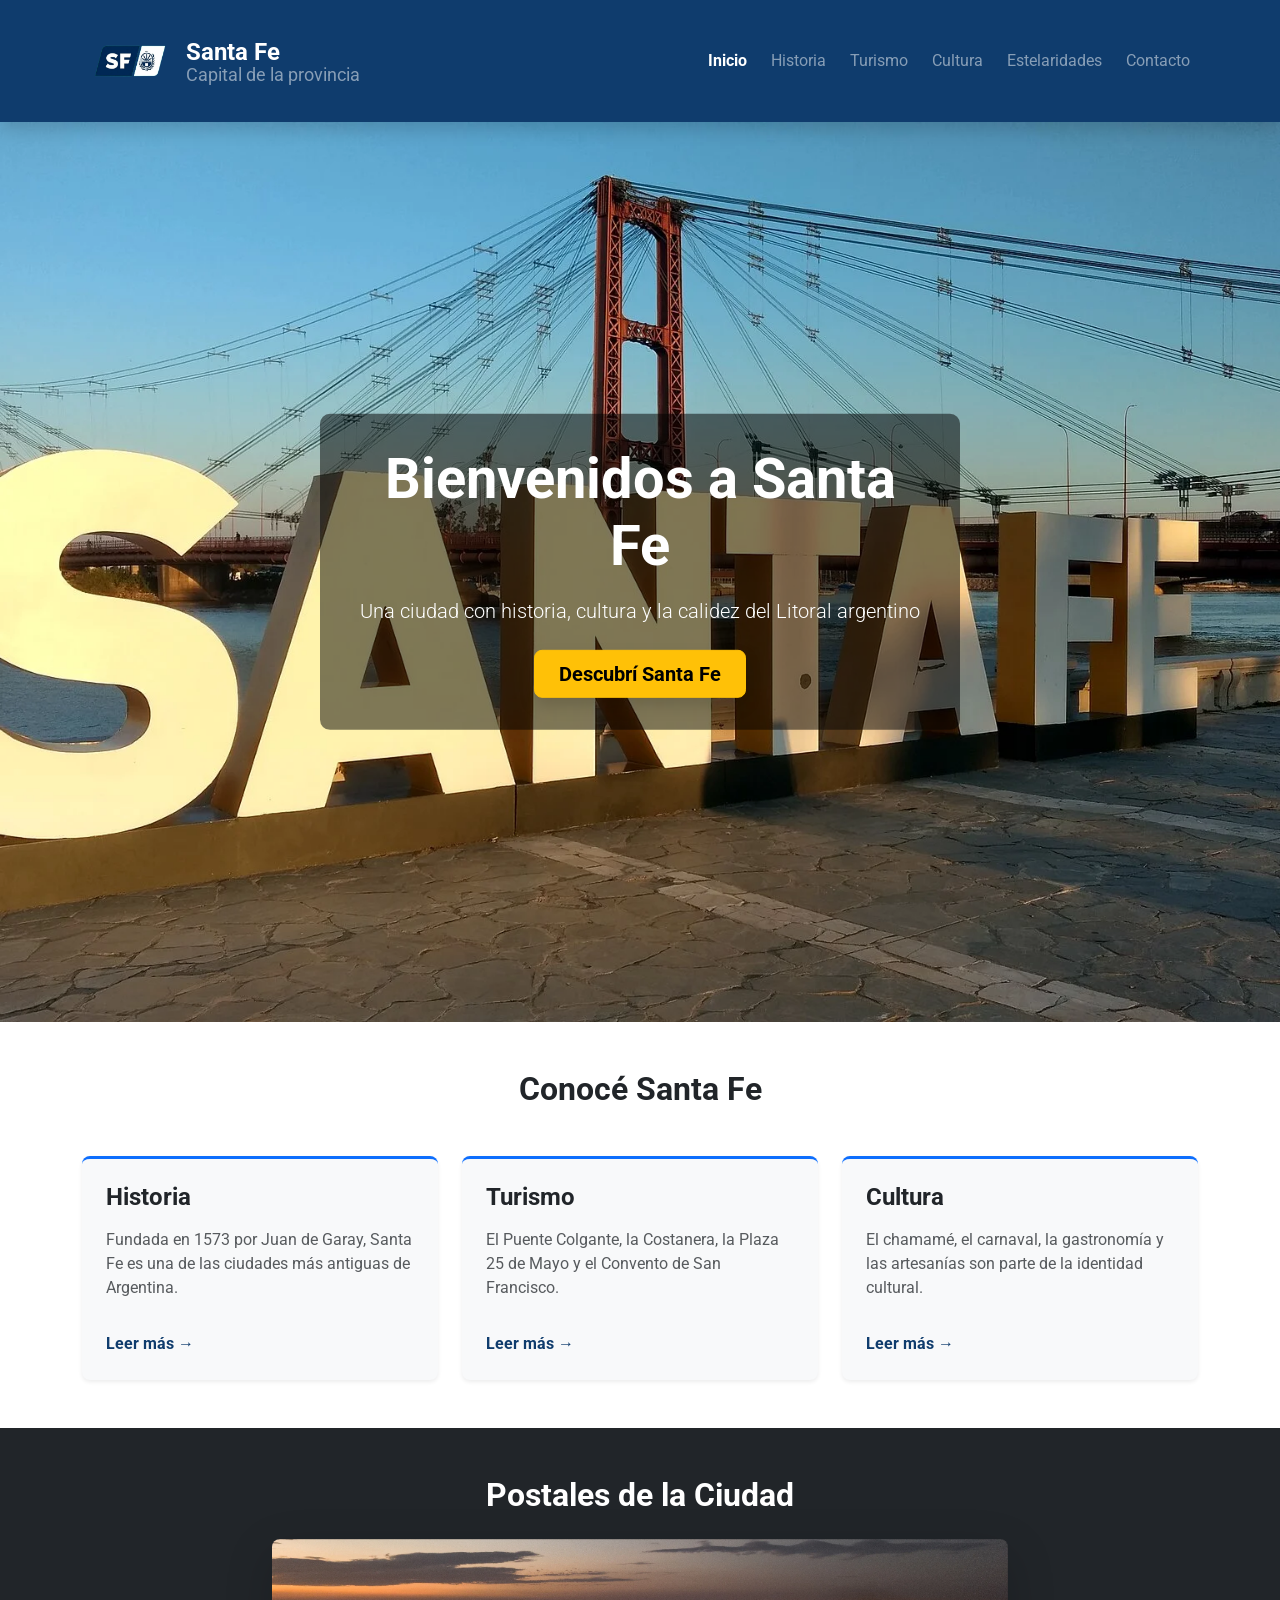
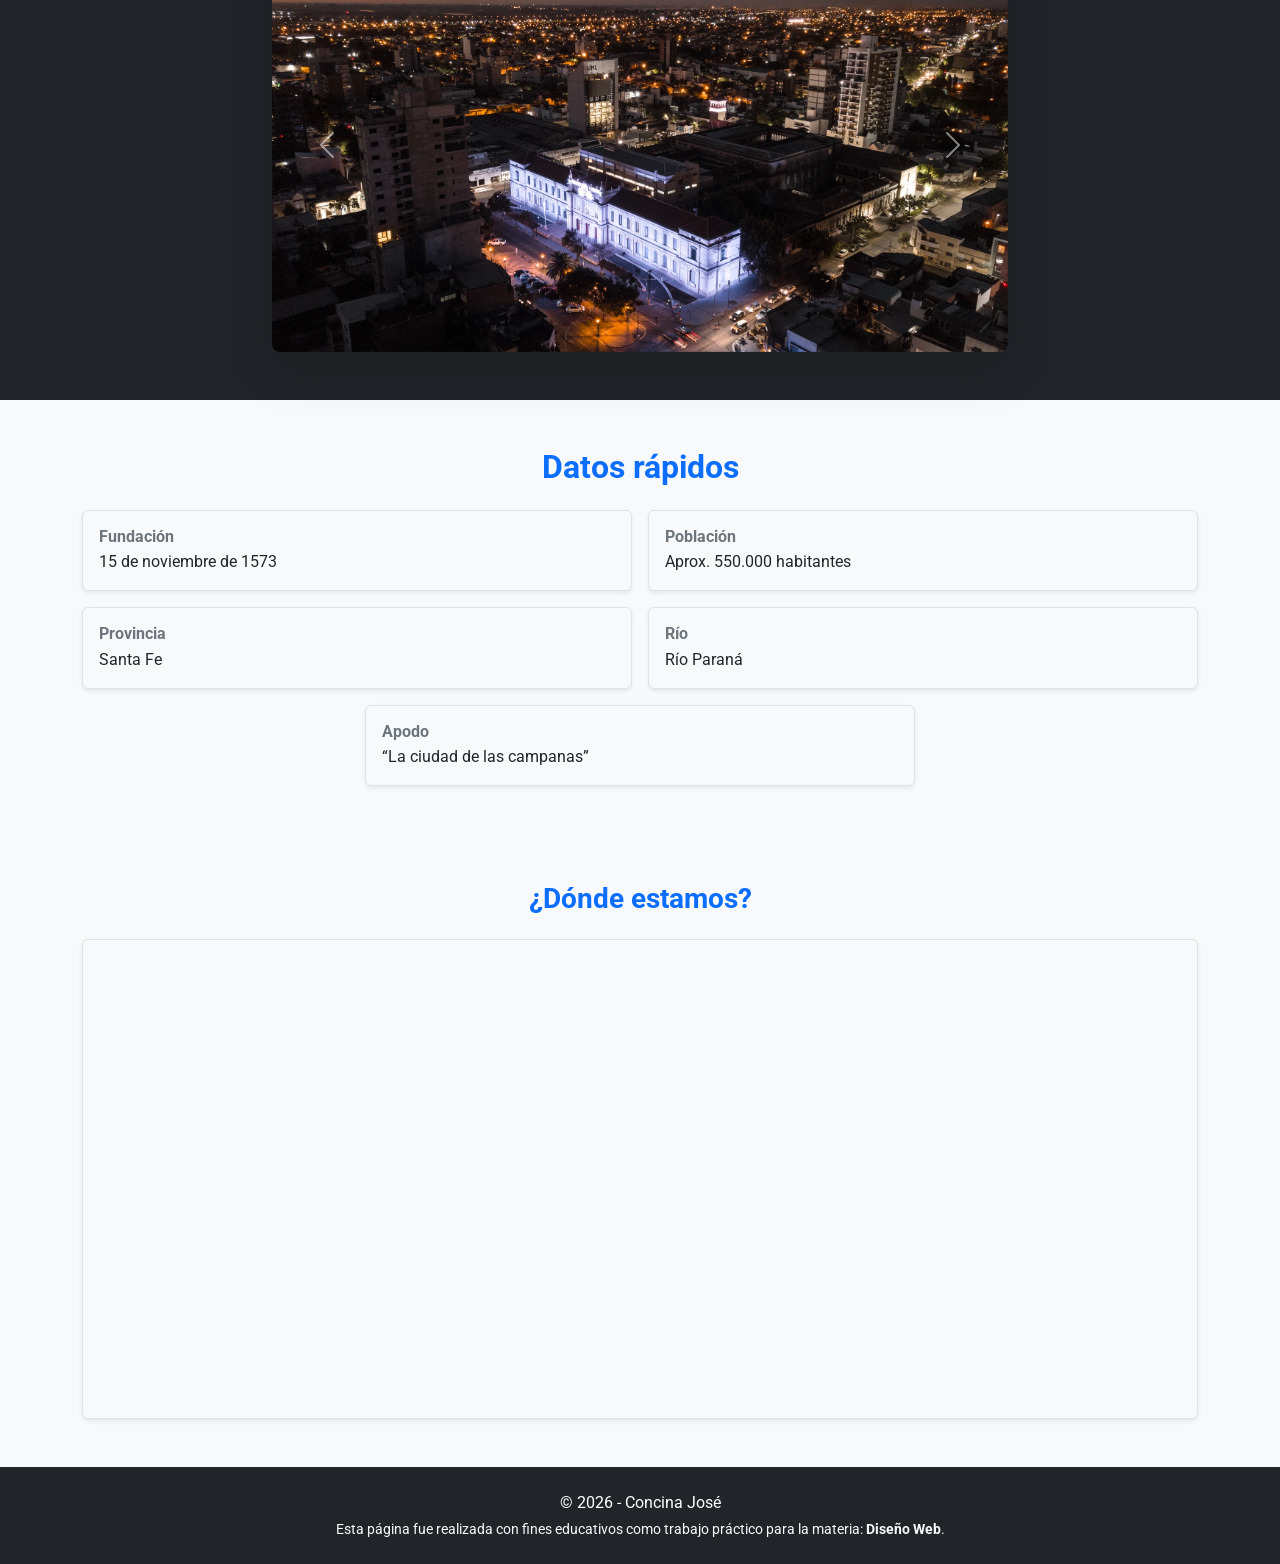
==== commit c9e68ad1: "Saco tabla" ====
--- a/index.html
+++ b/index.html
@@ -254,50 +254,75 @@
         </div>
       </section>
 
-<section class="py-5">
-  <div class="container">
-    <h2 class="fw-bold text-primary text-center mb-4">Datos rápidos</h2>
-
-    <table class="tabla-datos">
-      <tr>
-        <th>Fundación</th>
-        <td>15 de noviembre de 1573</td>
-      </tr>
-      <tr>
-        <th>Población</th>
-        <td>Aprox. 550.000 habitantes</td>
-      </tr>
-      <tr>
-        <th>Provincia</th>
-        <td>Santa Fe</td>
-      </tr>
-      <tr>
-        <th>Río</th>
-        <td>Río Paraná</td>
-      </tr>
-      <tr>
-        <th>Apodo</th>
-        <td>“La ciudad de las campanas”</td>
-      </tr>
-    </table>
-  </div>
-</section>
-
-<section class="py-5 bg-light">
-  <div class="container text-center">
-    <h3 class="fw-bold text-primary mb-4">¿Dónde estamos?</h3>
-    <div class="mapa">
-      <iframe
-        src="https://www.google.com/maps/embed?pb=!1m18!1m12!1m3!1d108711.13947475355!2d-60.7672205566374!3d-31.634692490059902!2m3!1f0!2f0!3f0!3m2!1i1024!2i768!4f13.1!3m3!1m2!1s0x95b4f2ada40888e1%3A0xdcf7761e8d02804a!2sSanta%20Fe%20de%20la%20Vera%20Cruz%2C%20Santa%20Fe!5e0!3m2!1ses-419!2sar!4v1710000000000!5m2!1ses-419!2sar"
-        style="border:0"
-        allowfullscreen=""
-        loading="lazy"
-        referrerpolicy="no-referrer-when-downgrade">
-      </iframe>
-    </div>
-  </div>
-</section>
-
+      <section class="py-5">
+        <div class="container">
+          <h2 class="fw-bold text-primary text-center mb-4">Datos rápidos</h2>
+
+          <div class="row g-3 justify-content-center">
+            <div class="col-12 col-md-6">
+              <div
+                class="p-3 border rounded shadow-sm bg-light h-100 transition-hover"
+              >
+                <h6 class="fw-bold text-secondary mb-1">Fundación</h6>
+                <p class="mb-0">15 de noviembre de 1573</p>
+              </div>
+            </div>
+
+            <div class="col-12 col-md-6">
+              <div
+                class="p-3 border rounded shadow-sm bg-light h-100 transition-hover"
+              >
+                <h6 class="fw-bold text-secondary mb-1">Población</h6>
+                <p class="mb-0">Aprox. 550.000 habitantes</p>
+              </div>
+            </div>
+
+            <div class="col-12 col-md-6">
+              <div
+                class="p-3 border rounded shadow-sm bg-light h-100 transition-hover"
+              >
+                <h6 class="fw-bold text-secondary mb-1">Provincia</h6>
+                <p class="mb-0">Santa Fe</p>
+              </div>
+            </div>
+
+            <div class="col-12 col-md-6">
+              <div
+                class="p-3 border rounded shadow-sm bg-light h-100 transition-hover"
+              >
+                <h6 class="fw-bold text-secondary mb-1">Río</h6>
+                <p class="mb-0">Río Paraná</p>
+              </div>
+            </div>
+
+            <div class="col-12 col-md-6">
+              <div
+                class="p-3 border rounded shadow-sm bg-light h-100 transition-hover"
+              >
+                <h6 class="fw-bold text-secondary mb-1">Apodo</h6>
+                <p class="mb-0">“La ciudad de las campanas”</p>
+              </div>
+            </div>
+          </div>
+        </div>
+      </section>
+      <section class="py-5 bg-light">
+        <div class="container text-center">
+          <h3 class="fw-bold text-primary mb-4">¿Dónde estamos?</h3>
+          <div
+            class="ratio ratio-21x9 rounded shadow-sm border overflow-hidden"
+          >
+            <iframe
+              src="https://www.google.com/maps/embed?pb=!1m18!1m12!1m3!1d108711.13947475355!2d-60.7672205566374!3d-31.634692490059902!2m3!1f0!2f0!3f0!3m2!1i1024!2i768!4f13.1!3m3!1m2!1s0x95b4f2ada40888e1%3A0xdcf7761e8d02804a!2sSanta%20Fe%20de%20la%20Vera%20Cruz%2C%20Santa%20Fe!5e0!3m2!1ses-419!2sar!4v1710000000000!5m2!1ses-419!2sar"
+              style="border: 0"
+              allowfullscreen=""
+              loading="lazy"
+              referrerpolicy="no-referrer-when-downgrade"
+            >
+            </iframe>
+          </div>
+        </div>
+      </section>
     </main>
 
     <footer class="bg-dark text-white py-4 mt-auto">
--- a/estilos/estilo.css
+++ b/estilos/estilo.css
@@ -43,44 +43,7 @@
   border-radius: 10px;
   max-width: 700px;
 }
-/* Tabla de datos*/
-.tabla-datos {
-  width: 100%;
-  border-collapse: collapse;
-  margin: 0 auto;
-  max-width: 600px;
-  background: #f8f9fa;
-  box-shadow: 0 2px 6px rgba(0,0,0,0.1);
-  border-radius: 6px;
-  overflow: hidden;
-}
 
-.tabla-datos th {
-  background: #e9ecef;
-  color: #0F3C6D;
-  text-align: left;
-  padding: 12px;
-  font-weight: bold;
-}
-
-.tabla-datos td {
-  padding: 12px;
-  border-top: 1px solid #dee2e6;
-}
-
-.mapa {
-  width: 100%;
-  max-width: 800px;
-  margin: 0 auto;
-  border-radius: 8px;
-  overflow: hidden;
-  box-shadow: 0 2px 6px rgba(0,0,0,0.1);
-}
-
-.mapa iframe {
-  width: 100%;
-  height: 400px;
-}
 
 /* Fondo le los index header*/
 .head_azul {
